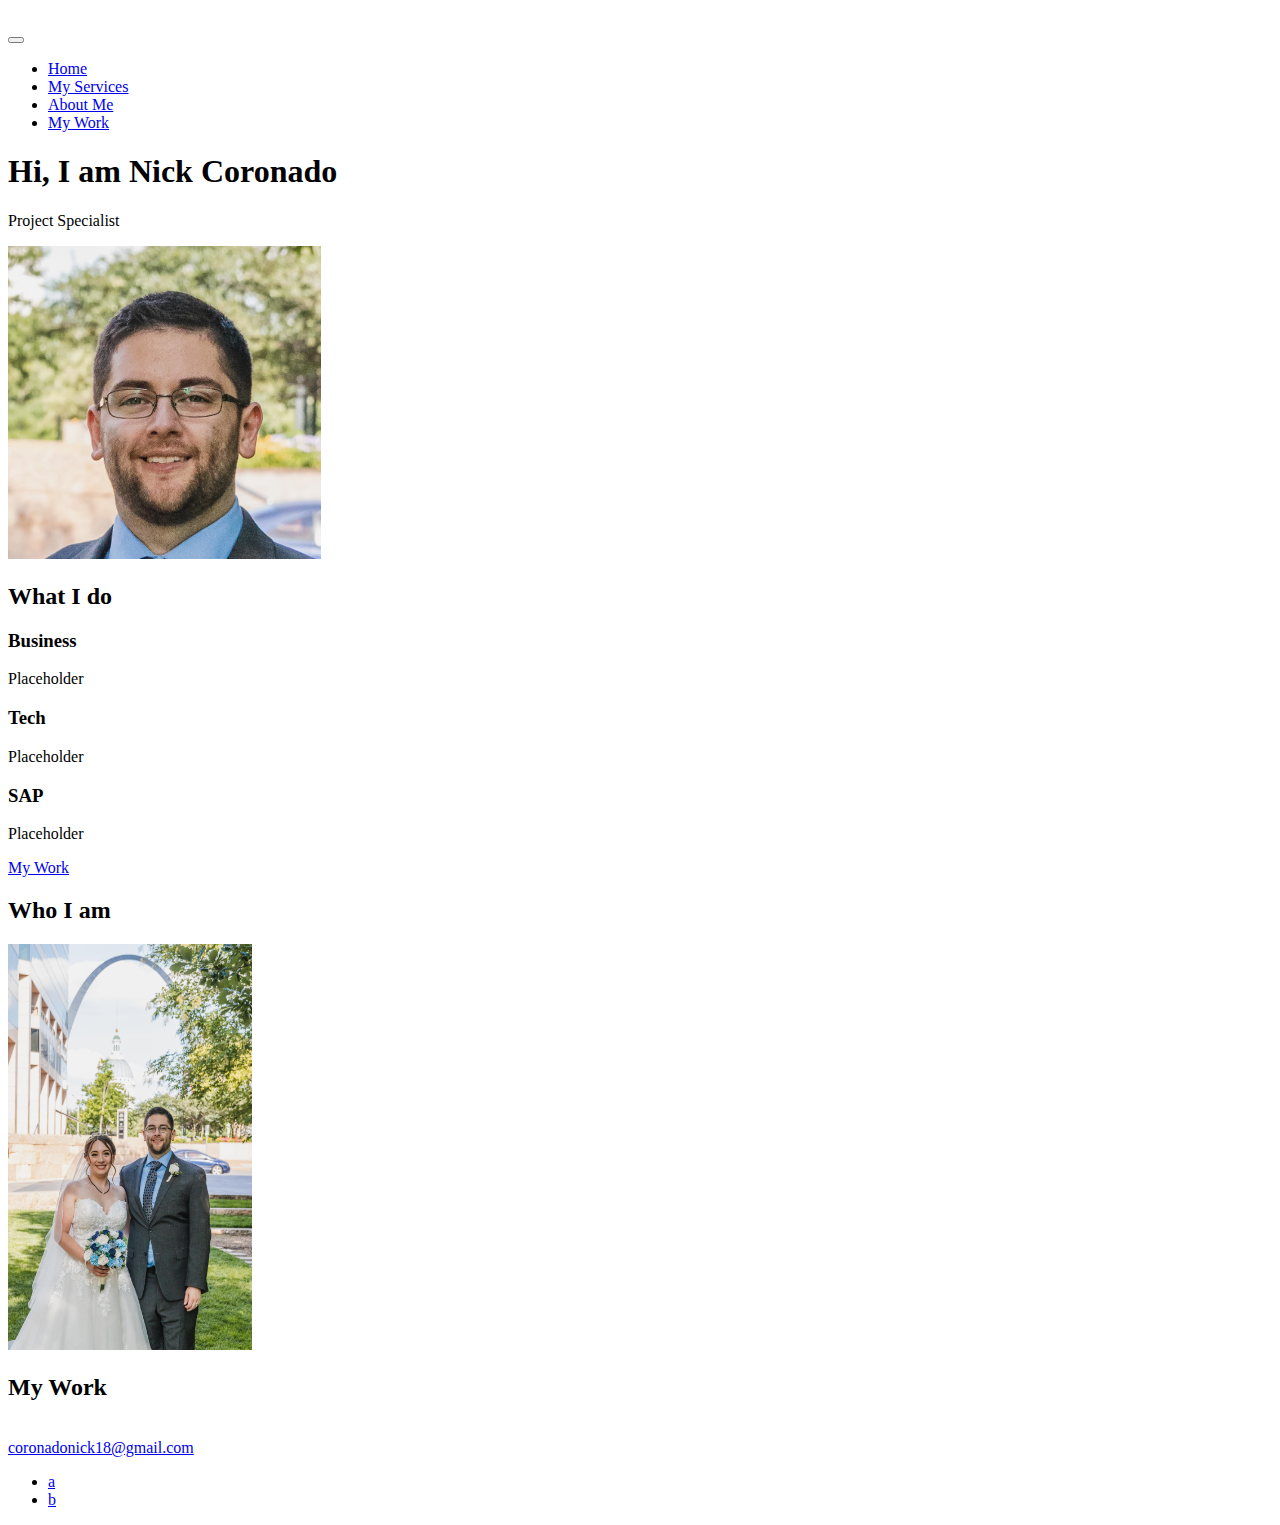
==== index.html @ 524c67d2 "test linkedin link" ====
<!DOCTYPE html>
<html lang="en">
    <head>
        <!-- make website mobile friendly -->
        <meta charset="UTF-8">
        <meta name="viewport" content="width=device-width, initial-scale=1.0">
        <title>Nick Coronado Portfolio Website</title>
    </head>

    <body>
        <header>
            <div class="logo">
                <img src="" alt="">
            </div>
            <button class="nav-toggle" aria-label="toggle navigation">
                <span class="hamburger"></span>
            </button>
            <nav class="nav">
                <ul class="nav__list">
                    <li class="nav__item"><a href="#home" class="nav__link">Home</a></li>
                    <li class="nav__item"><a href="#services" class="nav__link">My Services</a></li>
                    <li class="nav__item"><a href="#about" class="nav__link">About Me</a></li>
                    <li class="nav__item"><a href="#work" class="nav__link">My Work</a></li>
                </ul>
            </nav>
        </header>

        <!-- Introduction -->
        <section class="intro" id="home">
            <!-- "...title--intro" will modify "section__title" to look a little different -->
            <h1 class="section__title section__title--intro">
                Hi, I am <strong>Nick Coronado</strong>
            </h1>
            <p class="section__subtitle section__subtitle--intro">Project Specialist</p>
            <img src="images/nickFace.jpg" alt="picture of me smiling" width="313" height="313" top="142" left="377">
        </section>

        <!-- Services -->
        <section class="my-services" id="services">
            <h2 class="section__title section__title--services">What I do</h2>
            <div class="services">
                <div class="service">
                    <h3>Business</h3>
                    <p>Placeholder</p>
                </div> <!-- close service-->

                <div class="service">
                    <h3>Tech</h3>
                    <p>Placeholder</p>
                </div> <!-- close service-->

                <div class="service">
                    <h3>SAP</h3>
                    <p>Placeholder</p>
                </div> <!-- close service-->
            </div> <!-- close serviceS-->

            <a href="#work" class="btn">My Work</a>
        </section>

        <!-- About me -->
        <section class="about-me" id="about">
            <h2 class="section__title section__title--about">Who I am</h2>
            <p class="section__subtitle section__subtitle--about"></p>
        
            <div class="about-me__body">
                <p></p>
                <p></p>
            </div>

            <img src="images/weddingPhoto.jpg" alt="Wedding photo" width="244" height="406" top="1340" left="886">
        </section>

        <!-- My Work -->
        <section class="my-work" id="work">
            <h2 class="section__title">My Work</h2>
            <p class="section__subtitle"></p>

        <!-- Portfolio -->
            <div>
                <a href="#" class="portfolio__item">
                    <img src="" alt="" class="portfolio__img"> <!-- image for portfolio item -->
                </a>
            </div>
        </section>

        <!-- Footer -->
        <footer>
            <a href="mailto:coronadonick18@gmail.com" class="footer__link">coronadonick18@gmail.com</a>
            <ul class="social-list">
                <li class="social-list__item"><a class="social-list__link" href="https://linkedin.com/in/nickcoronado">a</a></li>
                <li class="social-list__item"><a class="social-list__link" href="https://github.com/coronadonick">b</a></li>
            </ul>
        </footer>

    </body>
</html>
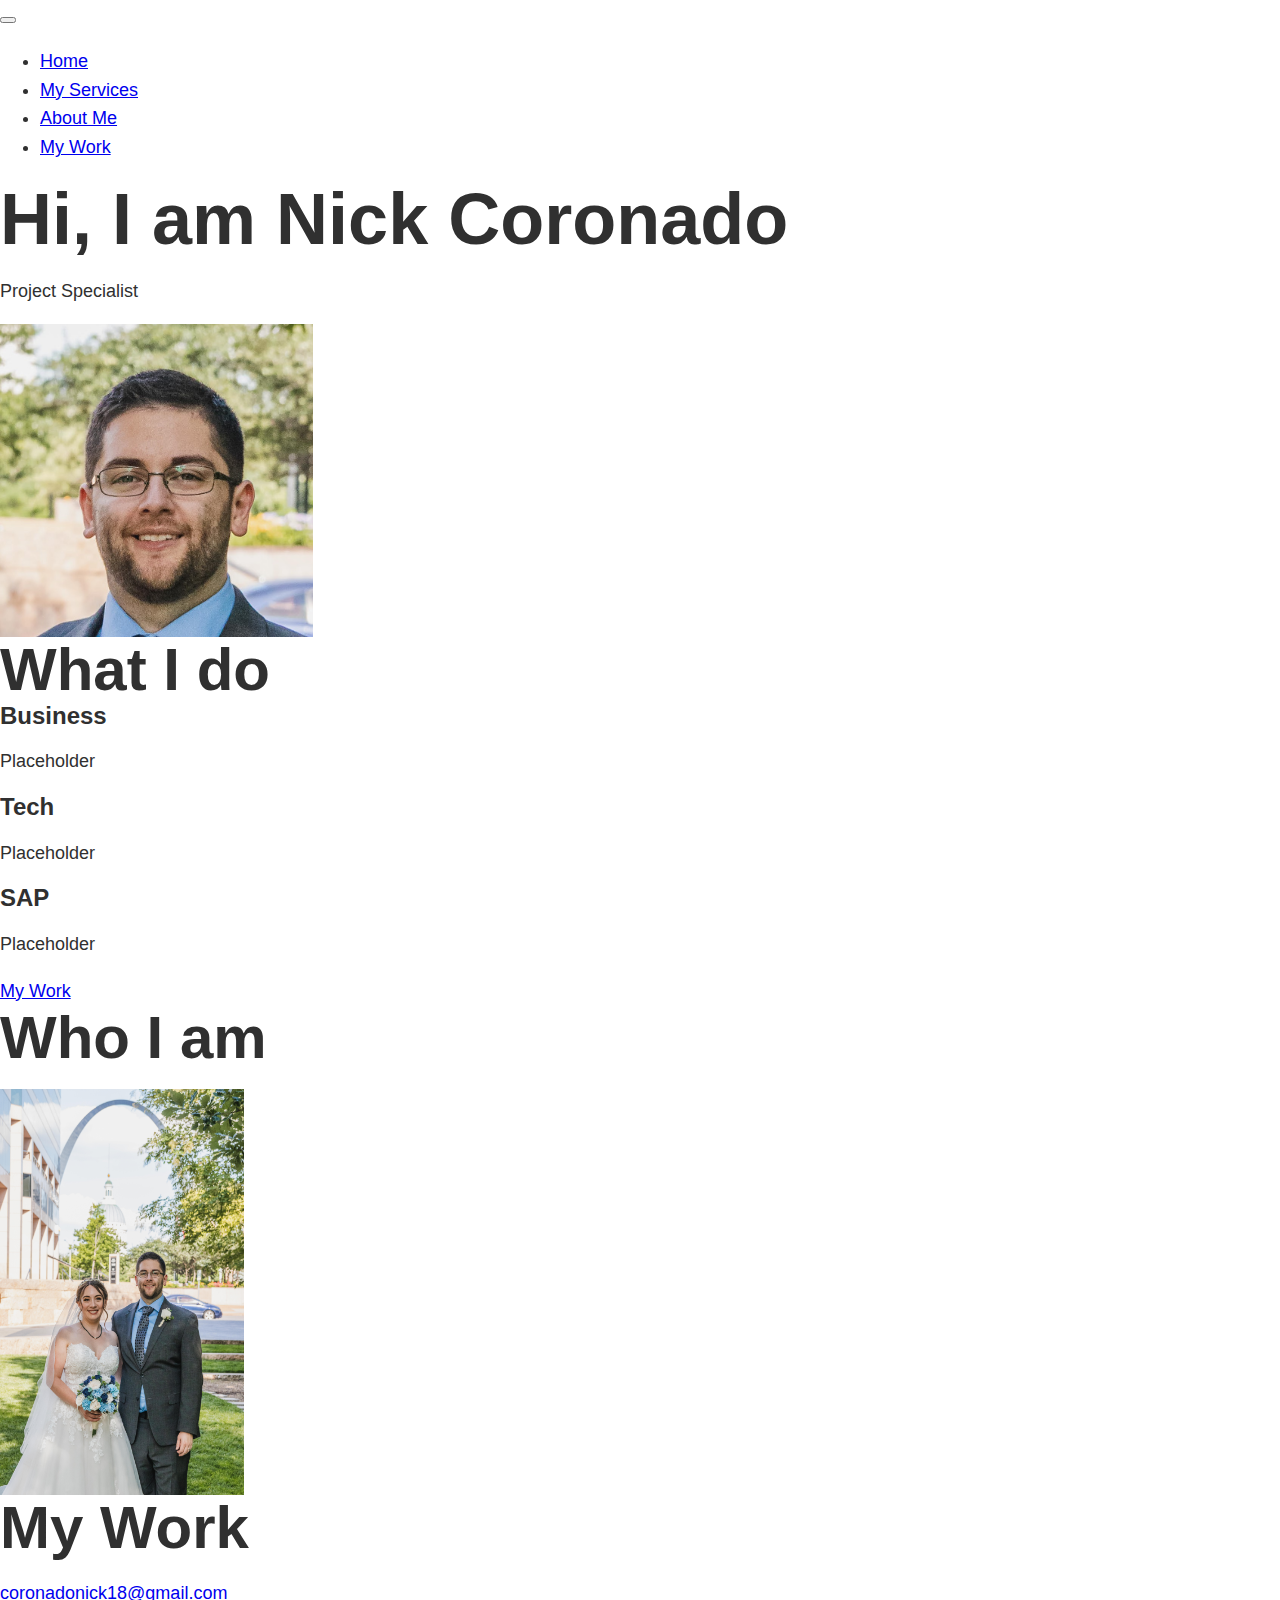
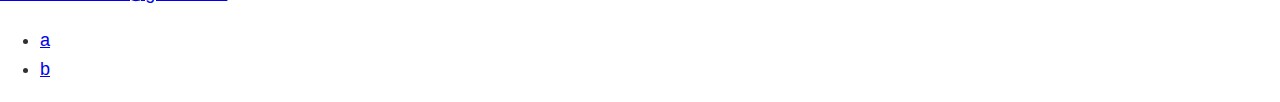
==== commit a30698a4: "added css" ====
--- a/index.html
+++ b/index.html
@@ -5,6 +5,11 @@
         <meta charset="UTF-8">
         <meta name="viewport" content="width=device-width, initial-scale=1.0">
         <title>Nick Coronado Portfolio Website</title>
+        
+        <link rel="stylesheet" href="https://cdnjs.cloudflare.com/ajax/libs/normalize/7.0.0/normalize.min.css">
+        <link rel="stylesheet" href="https://cdnjs.cloudflare.com/ajax/libs/font-awesome/5.11.2/css/all.css" integrity="sha256-46qynGAklSFpVbEBog43gvNhfrOj+BmwXdxFgVK/Kvc=" crossorigin="anonymous" />
+
+        <link rel="stylesheet" href="css/style.css">
     </head>
 
     <body>
--- a/css/style.css
+++ b/css/style.css
@@ -0,0 +1,60 @@
+*,
+*::before,
+*::after {
+    box-sizing: border-box;
+}
+
+/* Custom Properties */
+
+:root {
+    --ff-primary: 'Source Sans Pro', sans-serif;;
+    --ff-secondary: 'Source Code Pro', monospace;;
+
+    --fw-reg: 300;
+    --fw-bold: 900;
+
+    --clr-light: #fff;
+    --clr-dark: #303030;
+    --clr-accent: #16e0bd;
+
+    --fs-h1: 3rem;
+    --fs-h2: 2.25rem;
+    --fs-h3: 1.25rem;
+    --fs-body: 1rem;
+}
+
+@media (min-width: 800px) {
+    :root {
+        --fs-h1: 4.5rem;
+        --fs-h2: 3.75rem;
+        --fs-h3: 1.5rem;
+        --fs-body: 1.125rem;
+    }
+}
+
+/* General Styles */
+
+body {
+    background: var(--clr-light);
+    color: var(--clr-dark);
+    margin: 0;
+    font-family: var(--ff-primary);
+    font-size: var(--fs-body);
+    line-height: 1.6;
+}
+
+img {
+    display: block;
+    max-width: 100%;
+}
+
+h1,
+h2,
+h3 {
+    line-height: 1.1;
+    margin: 0;
+}
+
+h1 { font-size: var(--fs-h1);}
+h2 { font-size: var(--fs-h2);}
+h3 { font-size: var(--fs-h3);}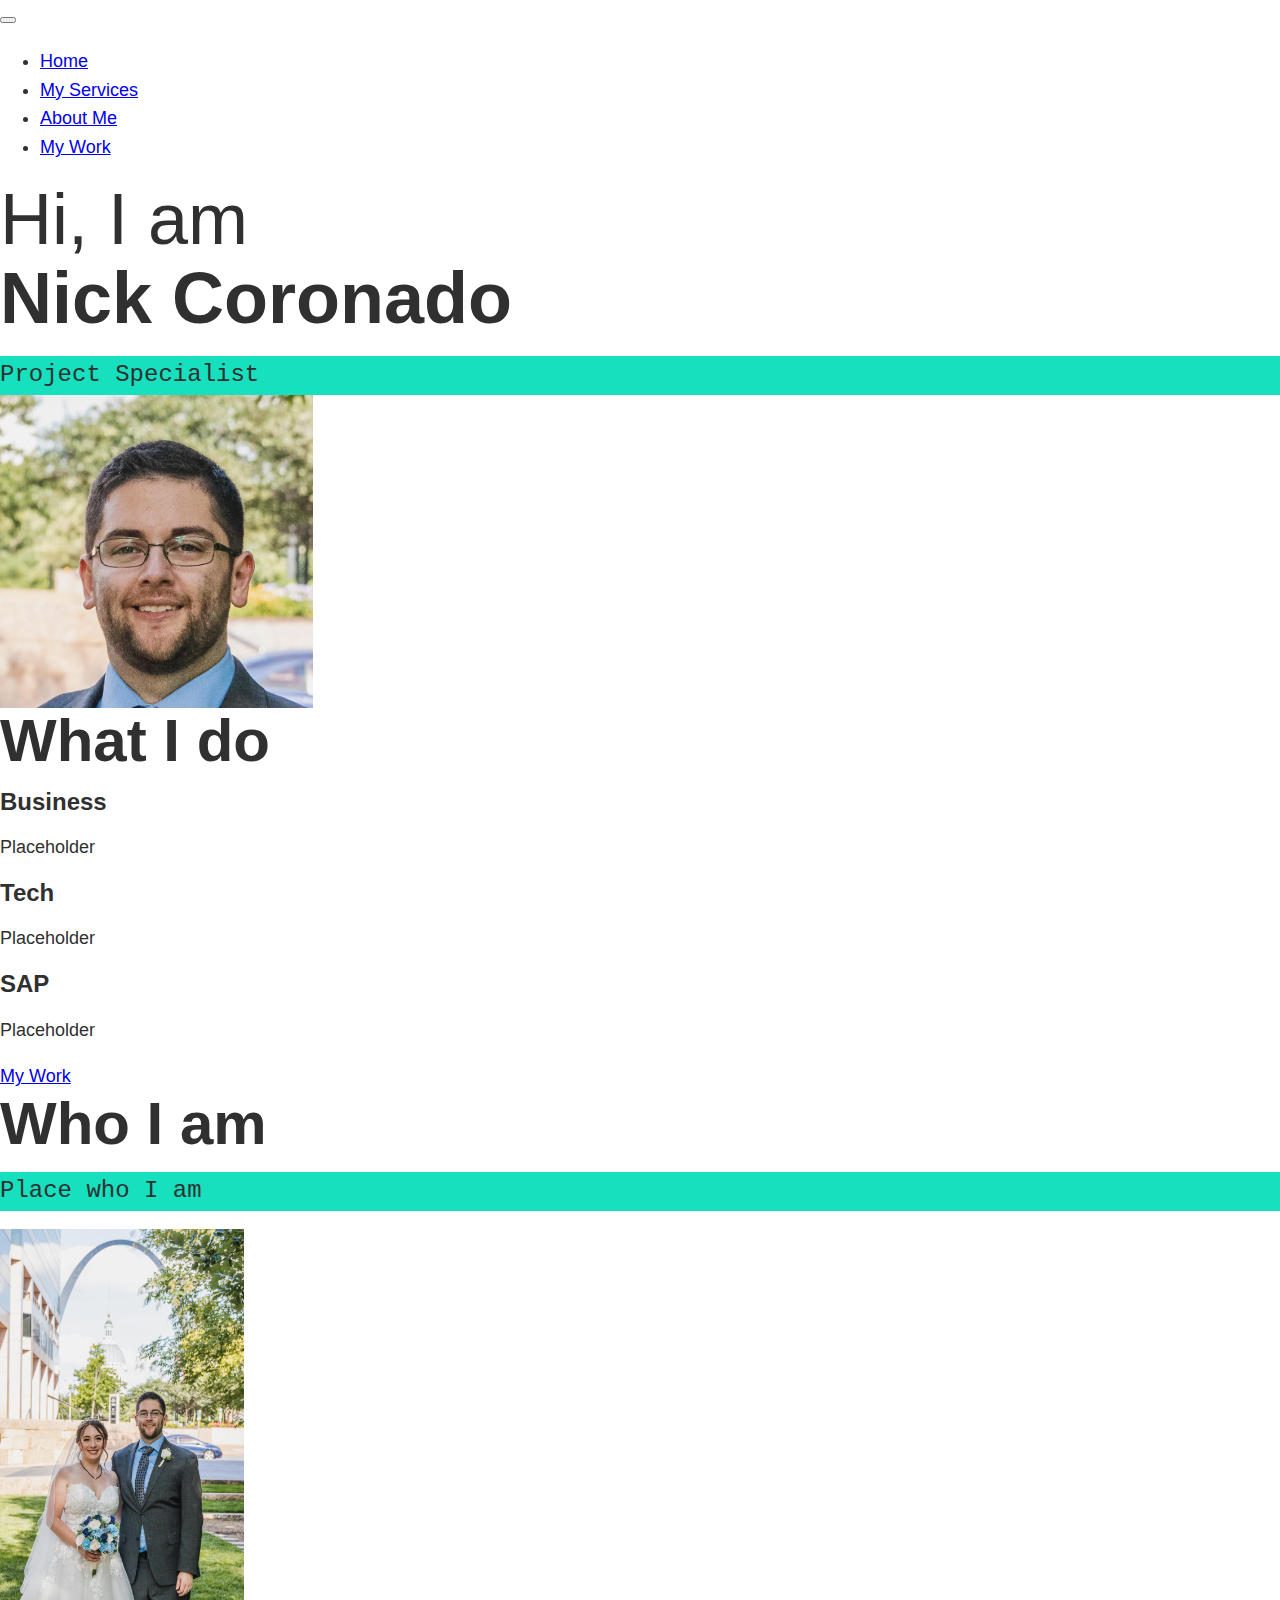
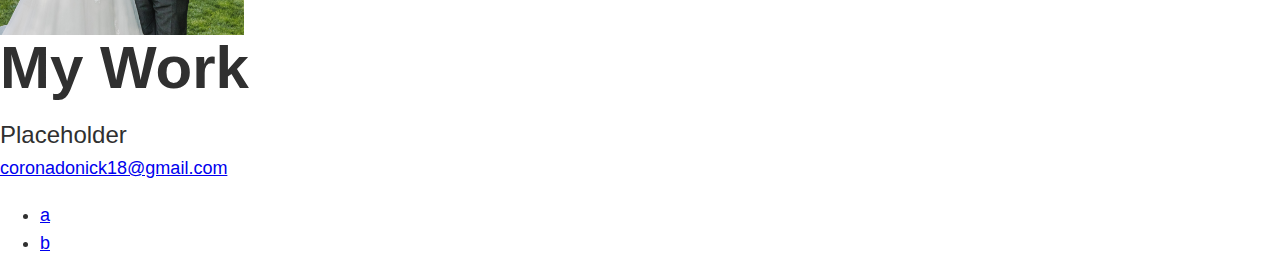
==== commit 1faeaa82: "added css for titles" ====
--- a/index.html
+++ b/index.html
@@ -66,7 +66,7 @@
         <!-- About me -->
         <section class="about-me" id="about">
             <h2 class="section__title section__title--about">Who I am</h2>
-            <p class="section__subtitle section__subtitle--about"></p>
+            <p class="section__subtitle section__subtitle--about">Place who I am</p>
         
             <div class="about-me__body">
                 <p></p>
@@ -79,7 +79,7 @@
         <!-- My Work -->
         <section class="my-work" id="work">
             <h2 class="section__title">My Work</h2>
-            <p class="section__subtitle"></p>
+            <p class="section__subtitle">Placeholder</p>
 
         <!-- Portfolio -->
             <div>
--- a/css/style.css
+++ b/css/style.css
@@ -48,6 +48,10 @@
     max-width: 100%;
 }
 
+strong { font-weight: var(--fw-bold);}
+
+/* Typography */
+
 h1,
 h2,
 h3 {
@@ -57,4 +61,29 @@
 
 h1 { font-size: var(--fs-h1);}
 h2 { font-size: var(--fs-h2);}
-h3 { font-size: var(--fs-h3);}+h3 { font-size: var(--fs-h3);}
+
+/* Titles */
+
+.section__title {
+    margin-bottom: .25em;
+}
+
+.section__title--intro {
+    font-weight: var(--fw-reg);
+}
+
+.section__title--intro strong {
+    display: block;
+}
+
+.section__subtitle {
+    margin: 0;
+    font-size: var(--fs-h3);
+}
+
+.section__subtitle--intro,
+.section__subtitle--about {
+    background: var(--clr-accent);
+    font-family: var(--ff-secondary);
+}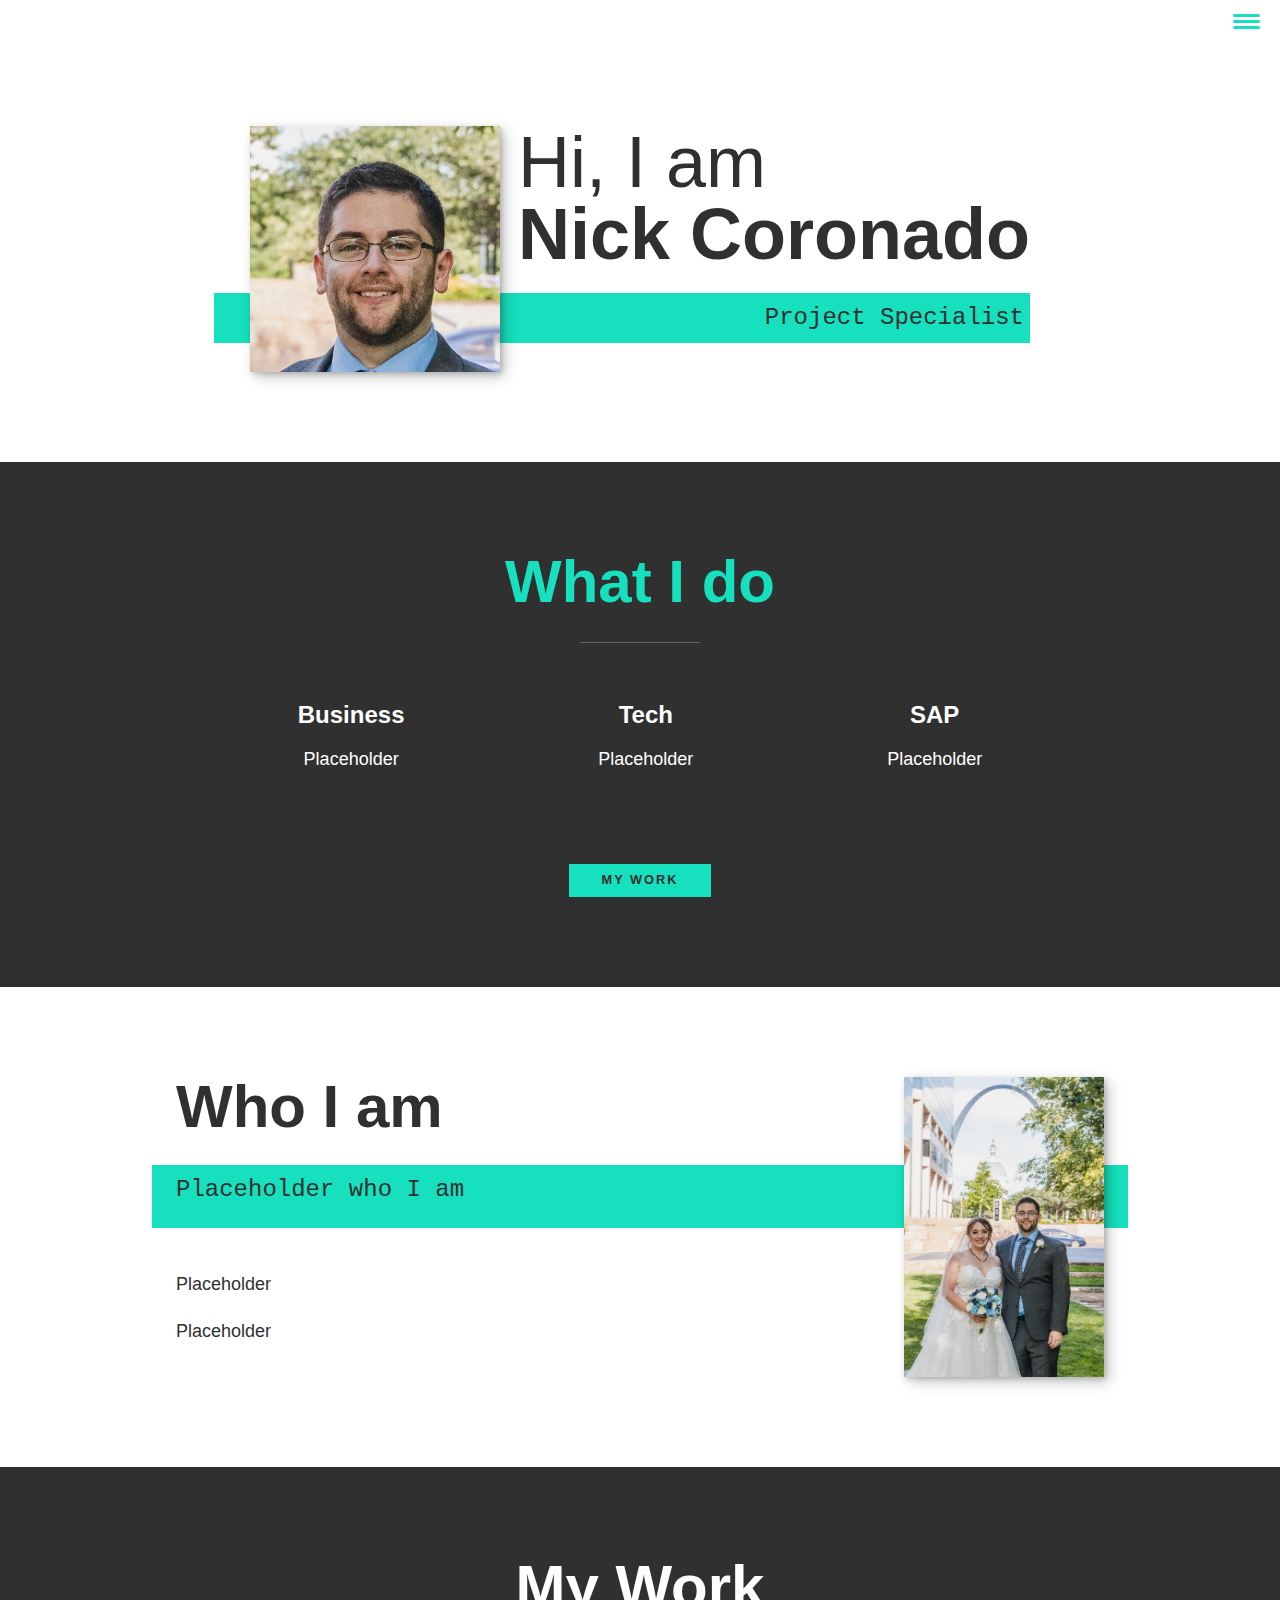
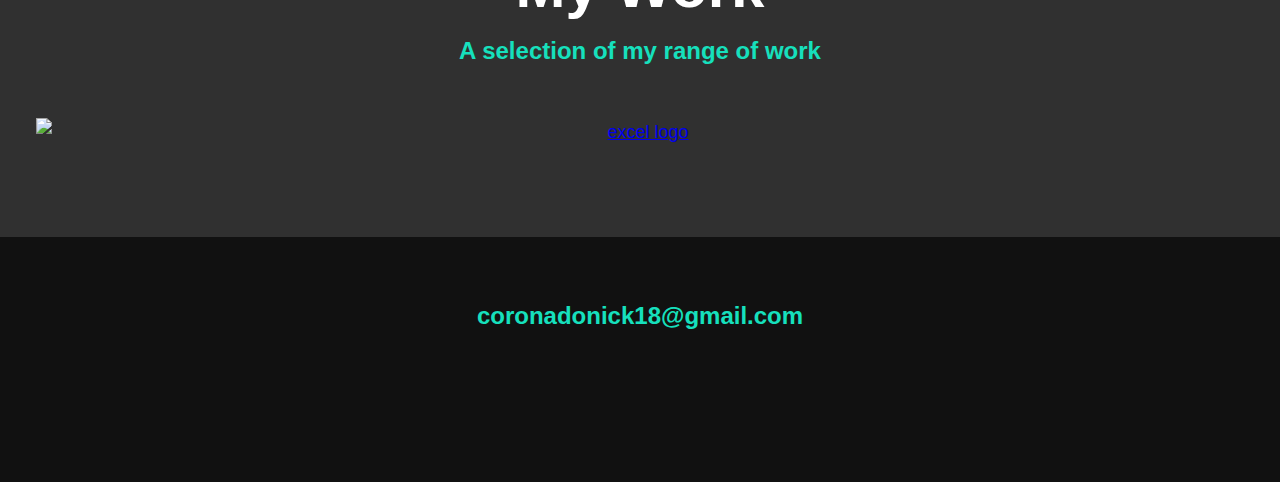
==== commit 077cc1c9: "added project page" ====
--- a/index.html
+++ b/index.html
@@ -6,9 +6,10 @@
         <meta name="viewport" content="width=device-width, initial-scale=1.0">
         <title>Nick Coronado Portfolio Website</title>
         
+        <script src="https://kit.fontawesome.com/7c3a6a443d.js" crossorigin="anonymous"></script>
         <link rel="stylesheet" href="https://cdnjs.cloudflare.com/ajax/libs/normalize/7.0.0/normalize.min.css">
         <link rel="stylesheet" href="https://cdnjs.cloudflare.com/ajax/libs/font-awesome/5.11.2/css/all.css" integrity="sha256-46qynGAklSFpVbEBog43gvNhfrOj+BmwXdxFgVK/Kvc=" crossorigin="anonymous" />
-
+        
         <link rel="stylesheet" href="css/style.css">
     </head>
 
@@ -37,7 +38,7 @@
                 Hi, I am <strong>Nick Coronado</strong>
             </h1>
             <p class="section__subtitle section__subtitle--intro">Project Specialist</p>
-            <img src="images/nickFace.jpg" alt="picture of me smiling" width="313" height="313" top="142" left="377">
+            <img src="images/nickFace.jpg" alt="picture of me smiling" class="intro__img">
         </section>
 
         <!-- Services -->
@@ -66,37 +67,47 @@
         <!-- About me -->
         <section class="about-me" id="about">
             <h2 class="section__title section__title--about">Who I am</h2>
-            <p class="section__subtitle section__subtitle--about">Place who I am</p>
+            <p class="section__subtitle section__subtitle--about">Placeholder who I am</p>
         
             <div class="about-me__body">
-                <p></p>
-                <p></p>
+                <p>Placeholder</p>
+                <p>Placeholder</p>
             </div>
 
-            <img src="images/weddingPhoto.jpg" alt="Wedding photo" width="244" height="406" top="1340" left="886">
+            <img src="images/weddingPhoto.jpg" alt="Wedding photo" class="about-me__img">
         </section>
 
         <!-- My Work -->
         <section class="my-work" id="work">
             <h2 class="section__title">My Work</h2>
-            <p class="section__subtitle">Placeholder</p>
+            <p class="section__subtitle section__subtitle--work">A selection of my range of work</p>
 
         <!-- Portfolio -->
             <div>
-                <a href="#" class="portfolio__item">
-                    <img src="" alt="" class="portfolio__img"> <!-- image for portfolio item -->
+                <a href="portfolio-item.html" class="portfolio__item">
+                    <img src="images/excel-logo.jpg" alt="excel logo" class="portfolio__img">
                 </a>
             </div>
         </section>
 
         <!-- Footer -->
-        <footer>
+        <footer class="footer">
             <a href="mailto:coronadonick18@gmail.com" class="footer__link">coronadonick18@gmail.com</a>
             <ul class="social-list">
-                <li class="social-list__item"><a class="social-list__link" href="https://linkedin.com/in/nickcoronado">a</a></li>
-                <li class="social-list__item"><a class="social-list__link" href="https://github.com/coronadonick">b</a></li>
+                <li class="social-list__item">
+                    <a class="social-list__link" href="https://linkedin.com/in/nickcoronado">
+                        <i class="fa-brands fa-linkedin"></i>
+                    </a>
+                </li>
+                <li class="social-list__item">
+                    <a class="social-list__link" href="https://github.com/coronadonick">
+                        <i class="fa-brands fa-github"></i>
+                    </a>
+                </li>
             </ul>
         </footer>
 
+        <script src="js/index.js"></script>
+
     </body>
 </html>
--- a/css/style.css
+++ b/css/style.css
@@ -21,6 +21,8 @@
     --fs-h2: 2.25rem;
     --fs-h3: 1.25rem;
     --fs-body: 1rem;
+
+    --bs: 0.25em 0.25em 0.75em rgba(0,0,0,.25), 0.125em .125em 0.25em rgba(0,0,0,.15);
 }
 
 @media (min-width: 800px) {
@@ -33,6 +35,10 @@
 }
 
 /* General Styles */
+
+html {
+    scroll-behavior: smooth;
+}
 
 body {
     background: var(--clr-light);
@@ -43,6 +49,10 @@
     line-height: 1.6;
 }
 
+section {
+    padding: 5em 2em;
+}
+
 img {
     display: block;
     max-width: 100%;
@@ -50,12 +60,37 @@
 
 strong { font-weight: var(--fw-bold);}
 
+:focus {
+    outline: 3px solid var(--clr-accent);
+    outline-offset: 3px;
+}
+
+/* Buttons */
+
+.btn {
+    display: inline-block;
+    padding: .5em 2.5em;
+    background: var(--clr-accent);
+    color: var(--clr-dark);
+    text-decoration: none;
+    cursor: pointer;
+    font-size: .8rem;
+    text-transform: uppercase;
+    letter-spacing: 2px;
+    font-weight: var(--fw-bold);
+    transition: transform 200ms ease-in-out;
+}
+
+.btn:hover {
+    transform: scale(1.1);
+}
+
 /* Typography */
 
 h1,
 h2,
 h3 {
-    line-height: 1.1;
+    line-height: 1;
     margin: 0;
 }
 
@@ -85,5 +120,352 @@
 .section__subtitle--intro,
 .section__subtitle--about {
     background: var(--clr-accent);
+    padding: .25em;
     font-family: var(--ff-secondary);
+    margin-bottom: 1em;
+}
+
+.section__subtitle--work {
+    color: var(--clr-accent);
+    font-weight: var(--fw-bold);
+    margin-bottom: 2em;
+}
+
+/* Header */
+
+header {
+    display: flex;
+    justify-content: space-between;
+    padding: 1em;
+}
+
+.logo {
+    max-width: 100px;
+}
+
+.nav {
+    position: fixed;
+    background: var(--clr-dark);
+    color: var(--clr-light);
+    top: 0;
+    bottom: 0;
+    left: 0;
+    right: 0;
+    z-index: 100;
+
+    transform: translateX(100%);
+    transition: transform 250ms cubic-bezier(.5, 0, .5, 1);
+}
+
+.nav__list {
+    list-style: none;
+    display: flex;
+    height: 100%;
+    flex-direction: column;
+    justify-content: space-evenly;
+    align-items: center;
+    margin: 0;
+    padding: 0;
+}
+
+.nav__link {
+    color: inherit;
+    font-weight: var(--fw-bold);
+    font-size: var(--fs-h2);
+    text-decoration: none;
+}
+
+.nav__link:hover {
+    color: var(--clr-accent);
+}
+
+.nav-toggle {
+    padding: .5em;
+    background: transparent;
+    border: 0;
+    cursor: pointer;
+    position: absolute;
+    right: 1em;
+    top: 1em;
+    z-index: 1000;
+}
+
+.nav-open .nav {
+    transform: translateX(0);
+}
+
+.nav-open .nav-toggle {
+    position: fixed;
+}
+
+.nav-open .hamburger {
+    transform: rotate(.625turn);
+}
+
+.nav-open .hamburger::before {
+    transform: rotate(90deg) translateX(-6px);
+}
+
+.nav-open .hamburger::after {
+    opacity: 0;
+}
+
+.hamburger {
+    display: block;
+    position: relative;
+}
+
+.hamburger,
+.hamburger::before,
+.hamburger::after {
+    background: var(--clr-accent);
+    width: 2em;
+    height: 3px;
+    border-radius: 1em;
+    transition: transform 250ms ease-in-out;
+}
+
+.hamburger::before,
+.hamburger::after {
+    content: '';
+    position: absolute;
+    left: 0;
+    right: 0;
+}
+
+.hamburger::before {
+    top: 6px;
+}
+
+.hamburger::after {
+    bottom: 6px;
+}
+
+/* Intro Section */
+
+.intro {
+    position: relative;
+}
+
+.intro__img {
+    box-shadow: var(--bs);
+}
+
+.section__subtitle--intro {
+    display: inline-block;
+}
+
+@media (min-width: 600px) {
+    .intro {
+        display: grid;
+        width: min-content;
+        margin: 0 auto;
+        grid-column-gap: 1em;
+        grid-template-areas: 
+            "img title"
+            "img subtitle";
+        grid-template-columns: min-content max-content;
+    }
+
+    .intro__img {
+        grid-area: img;
+        min-width: 250px;
+        position: relative;
+        z-index: 2;
+    }
+
+    .section__subtitle--intro {
+        align-self: start;
+        grid-column: -1 / 1;
+        grid-row: 2;
+        text-align: right;
+        position: relative;
+        left: -1.5em;
+        width: calc(100% + 1.5em);
+    }
+}
+
+/* My Services Section */
+
+.my-services {
+    background-color: var(--clr-dark);
+    background-image: url(../images/tech-background.png);
+    background-size: cover;
+    /* background-blend-mode: multiply; */
+    color: var(--clr-light);
+    text-align: center;
+}
+
+.section__title--services {
+    color: var(--clr-accent);
+    position: relative;
+}
+
+.section__title--services::after {
+    content: '';
+    display: block;
+    width: 2em;
+    height: 1px;
+    margin: 0.5em auto 1em;
+    background: var(--clr-light);
+    opacity: 0.25;
+}
+
+.services {
+    margin-bottom: 4em;
+}
+
+.service {
+    max-width: 500px;
+    margin: 0 auto;
+}
+
+@media (min-width: 800px) {
+    .services {
+        display: flex;
+        max-width: 1000px;
+        margin-left: auto;
+        margin-right: auto;
+    }
+
+    .service + .service {
+        margin-left: 2em;
+    }
+}
+
+/* About Me */
+
+.about-me {
+    max-width: 1000px;
+    margin: 0 auto;
+}
+
+.about-me__img {
+    box-shadow: var(--bs);
+}
+
+@media (min-width: 600px) {
+    .about-me {
+        display: grid;
+        grid-template-columns: 1fr 200px;
+        grid-template-areas: 
+            "title img"
+            "subtitle img"
+            "text img";
+        grid-column-gap: 2em;
+    }
+
+    .section__title--about {
+        grid-area: title;
+    }
+
+    .section__subtitle--about {
+        grid-column: 1 / -1;
+        grid-row: 2;
+        position: relative;
+        left: -1em;
+        width: calc(100% + 2em);
+        padding-left: 1em;
+        padding-right: calc(200px + 4em);
+    }
+
+    .about-me__img {
+        grid-area: img;
+        position: relative;
+        z-index: 2;
+    }
+}
+
+/* My Work */
+
+.my-work {
+    background-color: var(--clr-dark);
+    color: var(--clr-light);
+    text-align: center;
+}
+
+.portfolio {
+    display: grid;
+    grid-template-columns: repeat(auto-fit, minmax(300px, 1fr));
+}
+
+.portfolio__item {
+    background: var(--clr-accent);
+    overflow: hidden;
+}
+
+.portfolio__img {
+    transition: 
+        transform 750ms cubic-bezier(.5, 0, .5, 1),
+        opacity 250ms linear;
+}
+
+.portfolio__item:focus {
+    position: relative;
+    z-index: 2;
+}
+
+.portfolio__img:hover,
+.portfolio__item:focus .portfolio__img {
+    transform: scale(1.2);
+    opacity: .75;
+}
+
+/* Footer */
+
+.footer {
+    background: #111;
+    color: var(--clr-accent);
+    text-align: center;
+    padding: 2.5em 0;
+    font-size: var(--fs-h3);
+}
+
+.footer a {
+    color: inherit;
+    text-decoration: none;
+}
+
+.footer__link {
+    font-weight: var(--fw-bold);
+}
+
+.footer__link:hover,
+.social-list__link:hover {
+    opacity: .7;
+}
+
+.footer__link:hover {
+    text-decoration: underline;
+}
+
+.social-list {
+    list-style: none;
+    display: flex;
+    justify-content: center;
+    margin: 2em 0 0;
+    padding: 0;
+}
+
+.social-list__item {
+    margin: 0 .5em;
+}
+
+.social-list__link {
+    padding: .5em;
+}
+
+
+/* Individual portfolio item styles */
+
+.portfolio-item-individual {
+    padding: 0 2em 2em;
+    max-width: 1000px;
+    margin: 0 auto;
+}
+
+.portfolio-item-individual p {
+    max-width: 600px;
+    margin-left: auto;
+    margin-right: auto;
 }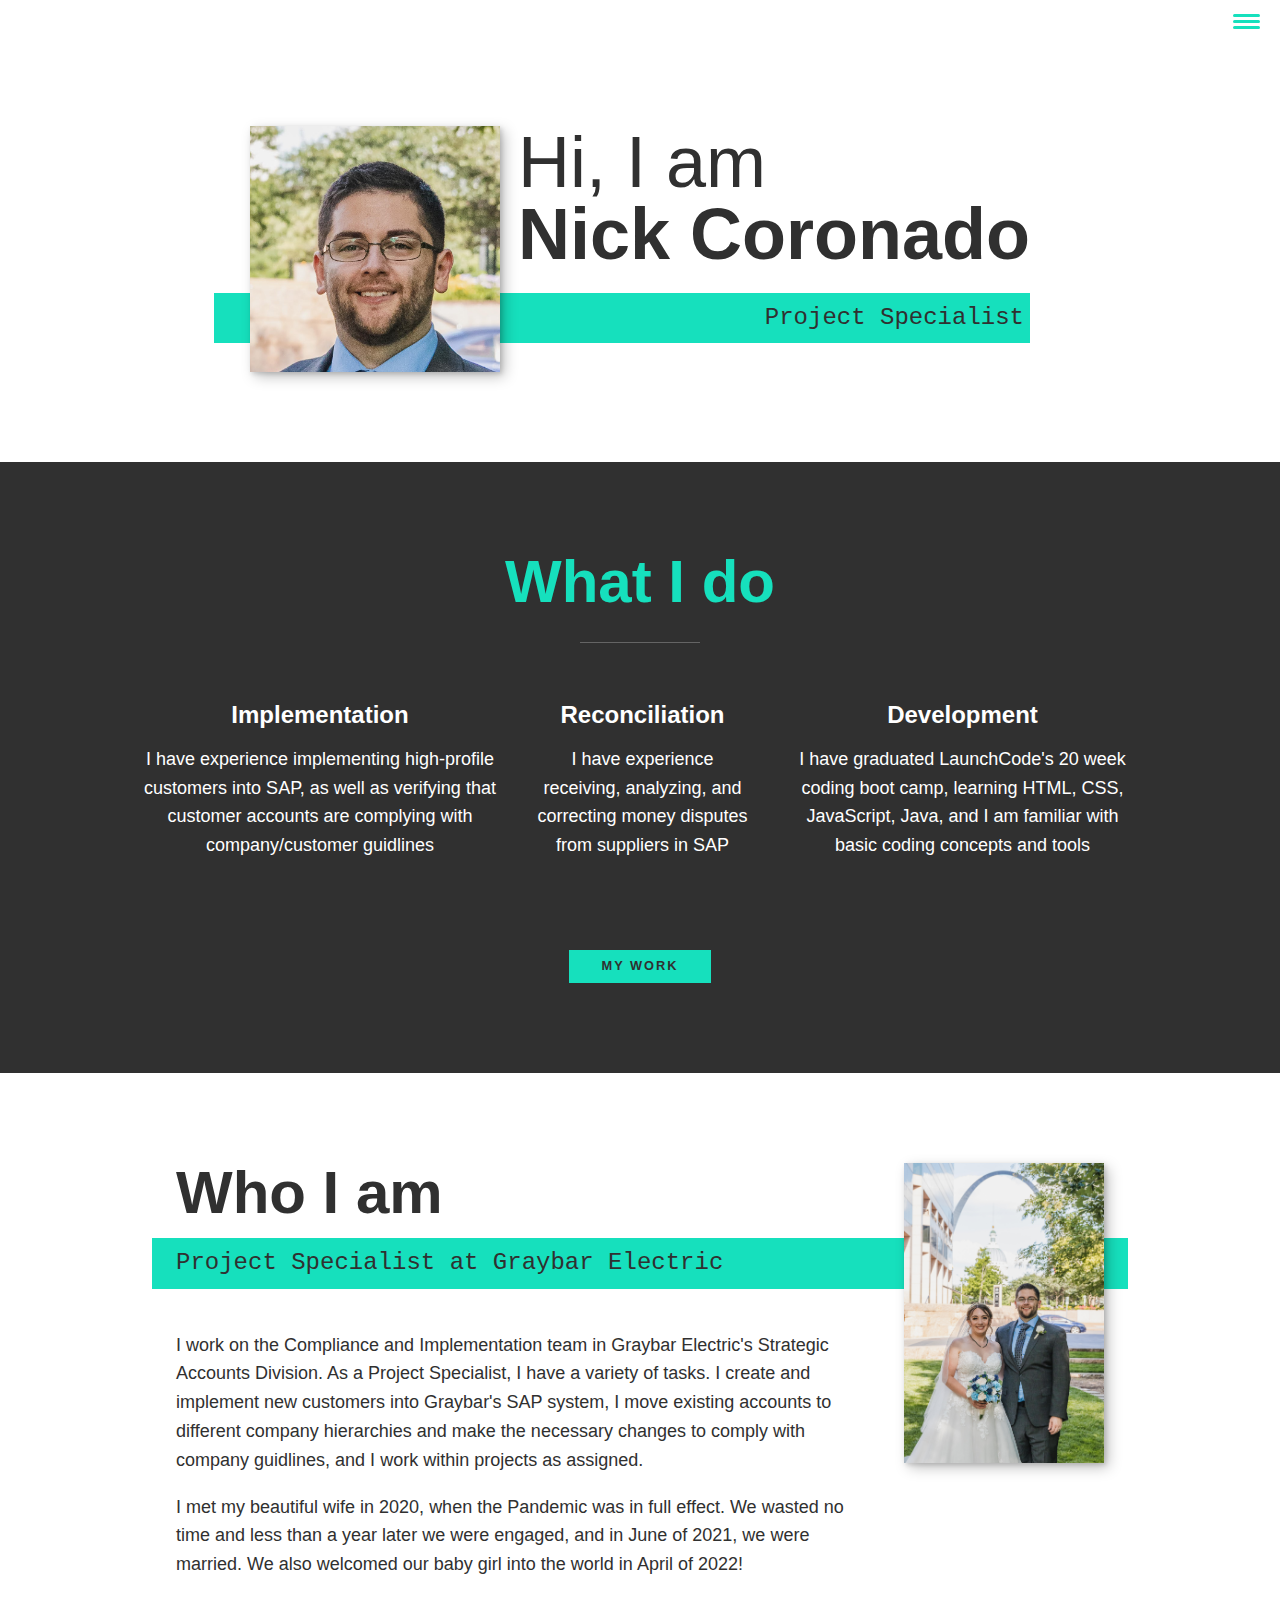
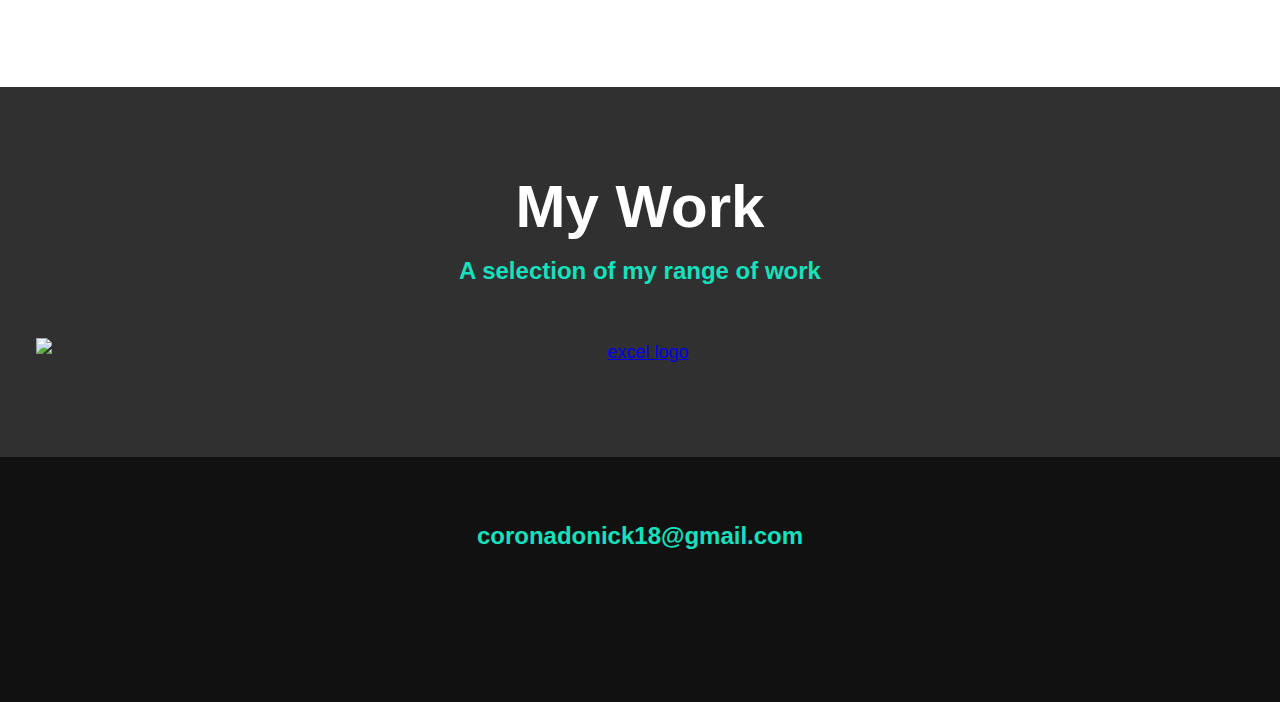
==== commit f532af1f: "second attempt at portfolio bug fix" ====
--- a/index.html
+++ b/index.html
@@ -46,18 +46,21 @@
             <h2 class="section__title section__title--services">What I do</h2>
             <div class="services">
                 <div class="service">
-                    <h3>Business</h3>
-                    <p>Placeholder</p>
+                    <h3>Implementation</h3>
+                    <p>I have experience implementing high-profile customers into SAP, as well as verifying
+                        that customer accounts are complying with company/customer guidlines
+                    </p>
                 </div> <!-- close service-->
 
                 <div class="service">
-                    <h3>Tech</h3>
-                    <p>Placeholder</p>
+                    <h3>Reconciliation</h3>
+                    <p>I have experience receiving, analyzing, and correcting money disputes from suppliers in SAP</p>
                 </div> <!-- close service-->
 
                 <div class="service">
-                    <h3>SAP</h3>
-                    <p>Placeholder</p>
+                    <h3>Development</h3>
+                    <p>I have graduated LaunchCode's 20 week coding boot camp, learning HTML, CSS, JavaScript, Java, 
+                        and I am familiar with basic coding concepts and tools</p>
                 </div> <!-- close service-->
             </div> <!-- close serviceS-->
 
@@ -67,11 +70,19 @@
         <!-- About me -->
         <section class="about-me" id="about">
             <h2 class="section__title section__title--about">Who I am</h2>
-            <p class="section__subtitle section__subtitle--about">Placeholder who I am</p>
+            <p class="section__subtitle section__subtitle--about">Project Specialist at Graybar Electric</p>
         
             <div class="about-me__body">
-                <p>Placeholder</p>
-                <p>Placeholder</p>
+                <p>
+                    I work on the Compliance and Implementation team in Graybar Electric's Strategic Accounts Division.
+                    As a Project Specialist, I have a variety of tasks. I create and implement new customers into Graybar's SAP system,
+                    I move existing accounts to different company hierarchies and make the necessary changes to comply with company guidlines,
+                    and I work within projects as assigned.
+                </p>
+                <p>
+                    I met my beautiful wife in 2020, when the Pandemic was in full effect. We wasted no time and less than a year later 
+                    we were engaged, and in June of 2021, we were married. We also welcomed our baby girl into the world in April of 2022!
+                </p>
             </div>
 
             <img src="images/weddingPhoto.jpg" alt="Wedding photo" class="about-me__img">
@@ -83,7 +94,7 @@
             <p class="section__subtitle section__subtitle--work">A selection of my range of work</p>
 
         <!-- Portfolio -->
-            <div>
+            <div class="portfolio">
                 <a href="portfolio-item.html" class="portfolio__item">
                     <img src="images/excel-logo.jpg" alt="excel logo" class="portfolio__img">
                 </a>
--- a/css/style.css
+++ b/css/style.css
@@ -390,7 +390,7 @@
 }
 
 .portfolio__item {
-    background: var(--clr-accent);
+    /* enable this if more projects added background: var(--clr-accent); */
     overflow: hidden;
 }
 
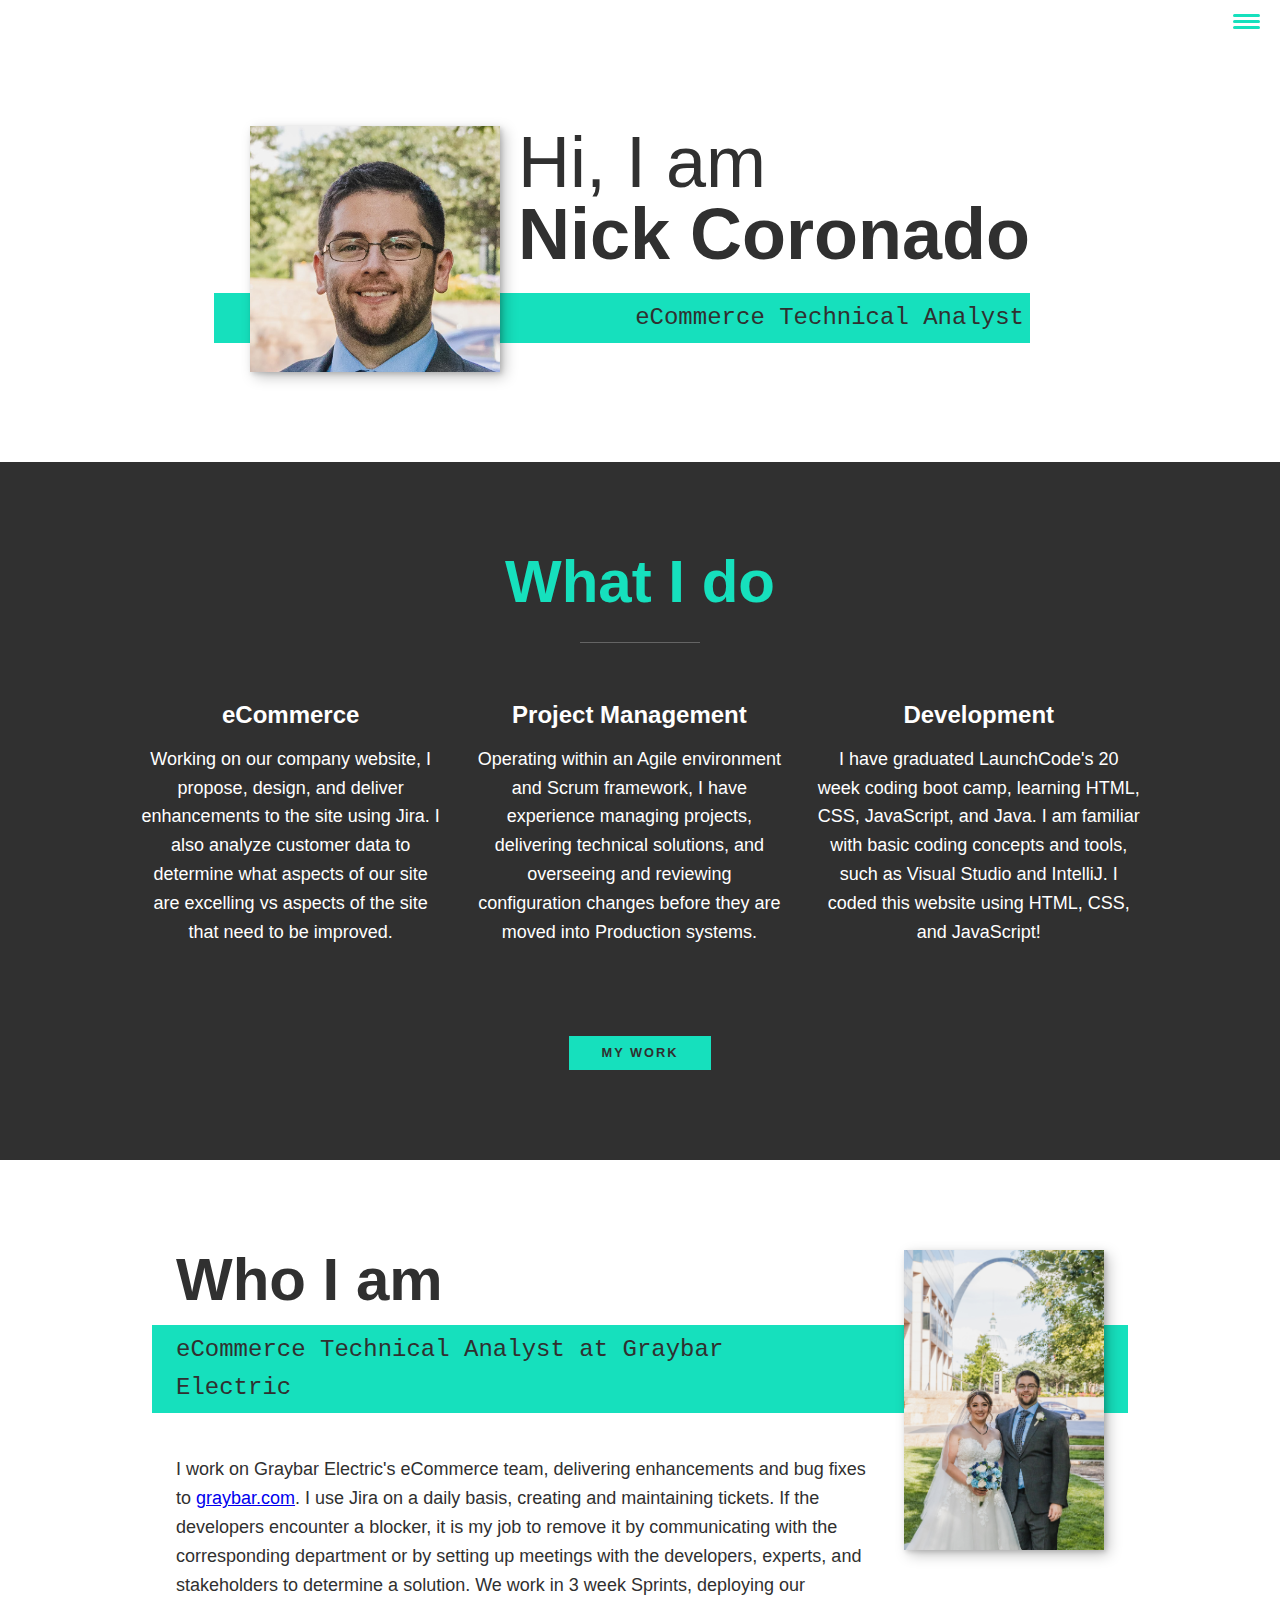
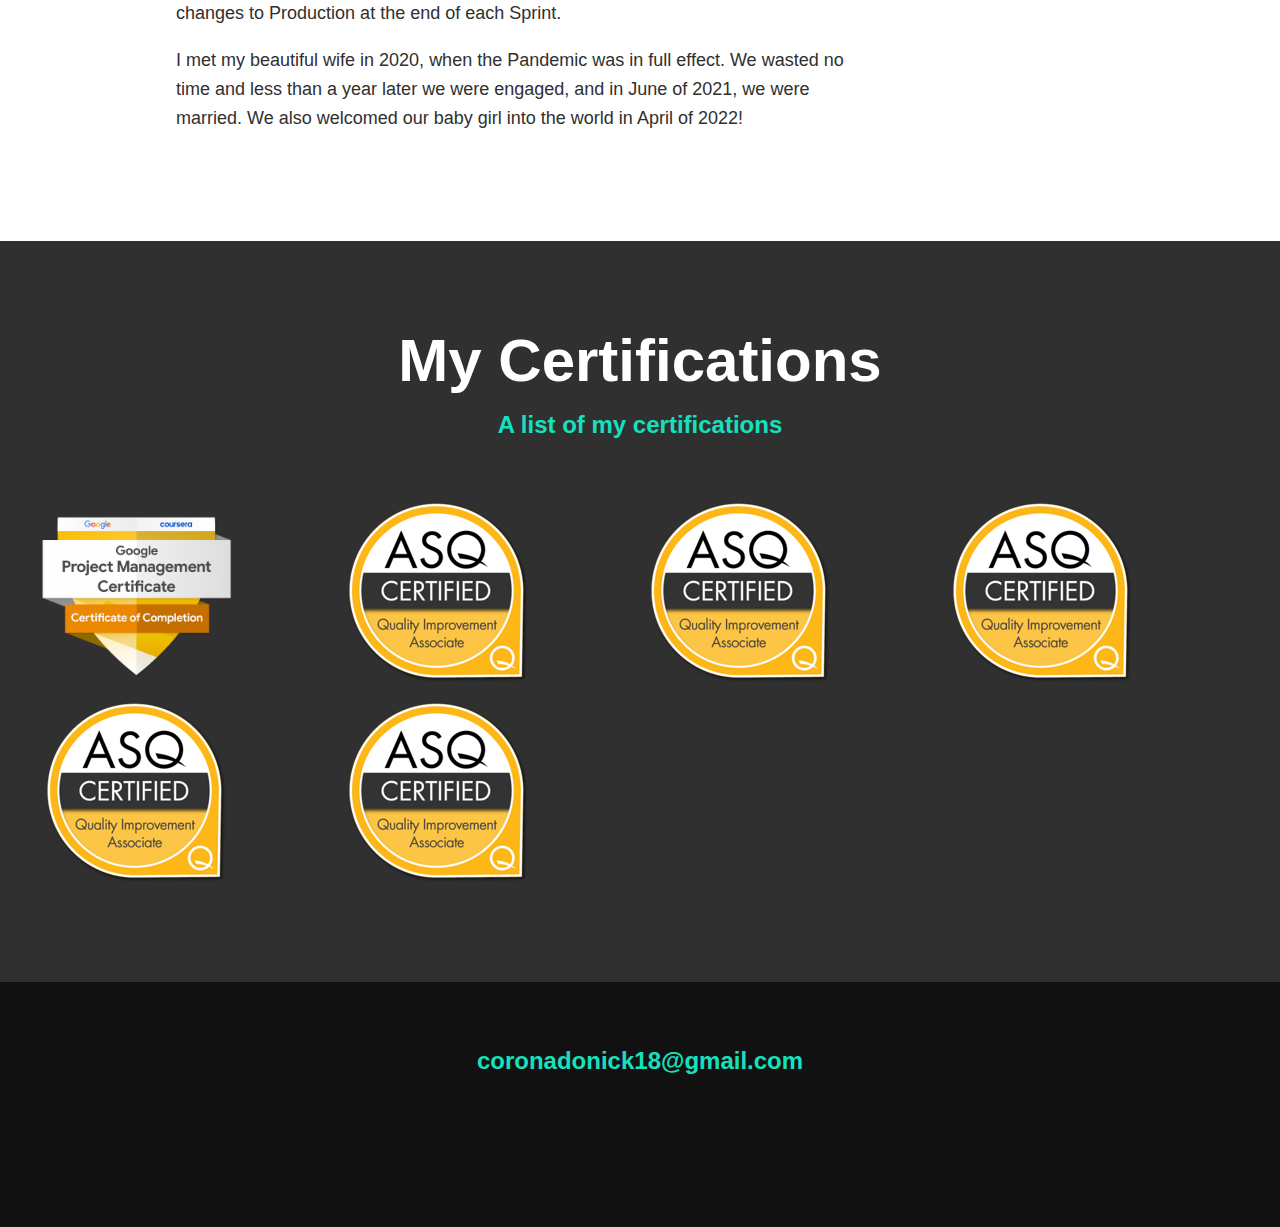
==== commit 802424a6: "Finished PM Cert page Finished CQIA page Fixed typos Added new photos" ====
--- a/index.html
+++ b/index.html
@@ -26,7 +26,7 @@
                     <li class="nav__item"><a href="#home" class="nav__link">Home</a></li>
                     <li class="nav__item"><a href="#services" class="nav__link">My Services</a></li>
                     <li class="nav__item"><a href="#about" class="nav__link">About Me</a></li>
-                    <li class="nav__item"><a href="#work" class="nav__link">My Work</a></li>
+                    <li class="nav__item"><a href="#work" class="nav__link">My Certifications</a></li>
                 </ul>
             </nav>
         </header>
@@ -37,7 +37,7 @@
             <h1 class="section__title section__title--intro">
                 Hi, I am <strong>Nick Coronado</strong>
             </h1>
-            <p class="section__subtitle section__subtitle--intro">Project Specialist</p>
+            <p class="section__subtitle section__subtitle--intro">eCommerce Technical Analyst</p>
             <img src="images/nickFace.jpg" alt="picture of me smiling" class="intro__img">
         </section>
 
@@ -46,21 +46,23 @@
             <h2 class="section__title section__title--services">What I do</h2>
             <div class="services">
                 <div class="service">
-                    <h3>Implementation</h3>
-                    <p>I have experience implementing high-profile customers into SAP, as well as verifying
-                        that customer accounts are complying with company/customer guidlines
+                    <h3>eCommerce</h3>
+                    <p>Working on our company website, I propose, design, and deliver enhancements to the site using Jira. I also analyze customer data to determine what aspects of 
+                        our site are excelling vs aspects of the site that need to be improved. 
                     </p>
                 </div> <!-- close service-->
 
                 <div class="service">
-                    <h3>Reconciliation</h3>
-                    <p>I have experience receiving, analyzing, and correcting money disputes from suppliers in SAP</p>
+                    <h3>Project Management</h3>
+                    <p>Operating within an Agile environment and Scrum framework, I have experience managing projects, delivering technical solutions, and overseeing and reviewing 
+                        configuration changes before they are moved into Production systems.
+                    </p>
                 </div> <!-- close service-->
 
                 <div class="service">
                     <h3>Development</h3>
-                    <p>I have graduated LaunchCode's 20 week coding boot camp, learning HTML, CSS, JavaScript, Java, 
-                        and I am familiar with basic coding concepts and tools</p>
+                    <p>I have graduated LaunchCode's 20 week coding boot camp, learning HTML, CSS, JavaScript, and Java. 
+                        I am familiar with basic coding concepts and tools, such as Visual Studio and IntelliJ. I coded this website using HTML, CSS, and JavaScript!</p>
                 </div> <!-- close service-->
             </div> <!-- close serviceS-->
 
@@ -70,14 +72,13 @@
         <!-- About me -->
         <section class="about-me" id="about">
             <h2 class="section__title section__title--about">Who I am</h2>
-            <p class="section__subtitle section__subtitle--about">Project Specialist at Graybar Electric</p>
+            <p class="section__subtitle section__subtitle--about">eCommerce Technical Analyst at Graybar Electric</p>
         
             <div class="about-me__body">
                 <p>
-                    I work on the Compliance and Implementation team in Graybar Electric's Strategic Accounts Division.
-                    As a Project Specialist, I have a variety of tasks. I create and implement new customers into Graybar's SAP system,
-                    I move existing accounts to different company hierarchies and make the necessary changes to comply with company guidlines,
-                    and I work within projects as assigned.
+                    I work on Graybar Electric's eCommerce team, delivering enhancements and bug fixes to <a href="https://www.graybar.com/" target="_blank">graybar.com</a>. I use Jira on a daily basis, creating and maintaining tickets. If 
+                    the developers encounter a blocker, it is my job to remove it by communicating with the corresponding department or by setting up meetings with the developers, experts, 
+                    and stakeholders to determine a solution. We work in 3 week Sprints, deploying our changes to Production at the end of each Sprint.
                 </p>
                 <p>
                     I met my beautiful wife in 2020, when the Pandemic was in full effect. We wasted no time and less than a year later 
@@ -90,15 +91,32 @@
 
         <!-- My Work -->
         <section class="my-work" id="work">
-            <h2 class="section__title">My Work</h2>
-            <p class="section__subtitle section__subtitle--work">A selection of my range of work</p>
+            <h2 class="section__title">My Certifications</h2>
+            <p class="section__subtitle section__subtitle--work">A list of my certifications</p>
 
         <!-- Portfolio -->
             <div class="portfolio">
                 <a href="portfolio-item.html" class="portfolio__item">
-                    <img src="images/excel-logo.jpg" alt="excel logo" class="portfolio__img">
+                    <img src="images/google-project-management-badge.png" alt="project management badge" class="portfolio__img"
+                    width="200" height="200">
+                </a>
+                <a href="portfolio-item-two.html" class="portfolio__item">
+                    <img src="images/cqia-badge.png" alt="cqia badge" class="portfolio__img">
+                </a>
+                <a  class="portfolio__item">
+                    <img src="images/cqia-badge.png" alt="project management badge" class="portfolio__img" visibility: hidden>
+                </a>
+                <a  class="portfolio__item">
+                    <img src="images/cqia-badge.png" alt="project management badge" class="portfolio__img" visibility: hidden>
+                </a>
+                <a  class="portfolio__item">
+                    <img src="images/cqia-badge.png" alt="project management badge" class="portfolio__img" visibility: hidden>
+                </a>
+                <a  class="portfolio__item">
+                    <img src="images/cqia-badge.png" alt="project management badge" class="portfolio__img" visibility: hidden>
                 </a>
             </div>
+            
         </section>
 
         <!-- Footer -->
@@ -106,12 +124,12 @@
             <a href="mailto:coronadonick18@gmail.com" class="footer__link">coronadonick18@gmail.com</a>
             <ul class="social-list">
                 <li class="social-list__item">
-                    <a class="social-list__link" href="https://linkedin.com/in/nickcoronado">
+                    <a class="social-list__link" href="https://linkedin.com/in/nickcoronado" target="_blank">
                         <i class="fa-brands fa-linkedin"></i>
                     </a>
                 </li>
                 <li class="social-list__item">
-                    <a class="social-list__link" href="https://github.com/coronadonick">
+                    <a class="social-list__link" href="https://github.com/coronadonick" target="_blank">
                         <i class="fa-brands fa-github"></i>
                     </a>
                 </li>
--- a/css/style.css
+++ b/css/style.css
@@ -274,6 +274,13 @@
         z-index: 2;
     }
 
+    .intro__img__port {
+        grid-area: img;
+        min-width: 250px;
+        position: relative;
+        z-index: 2;
+    }
+
     .section__subtitle--intro {
         align-self: start;
         grid-column: -1 / 1;
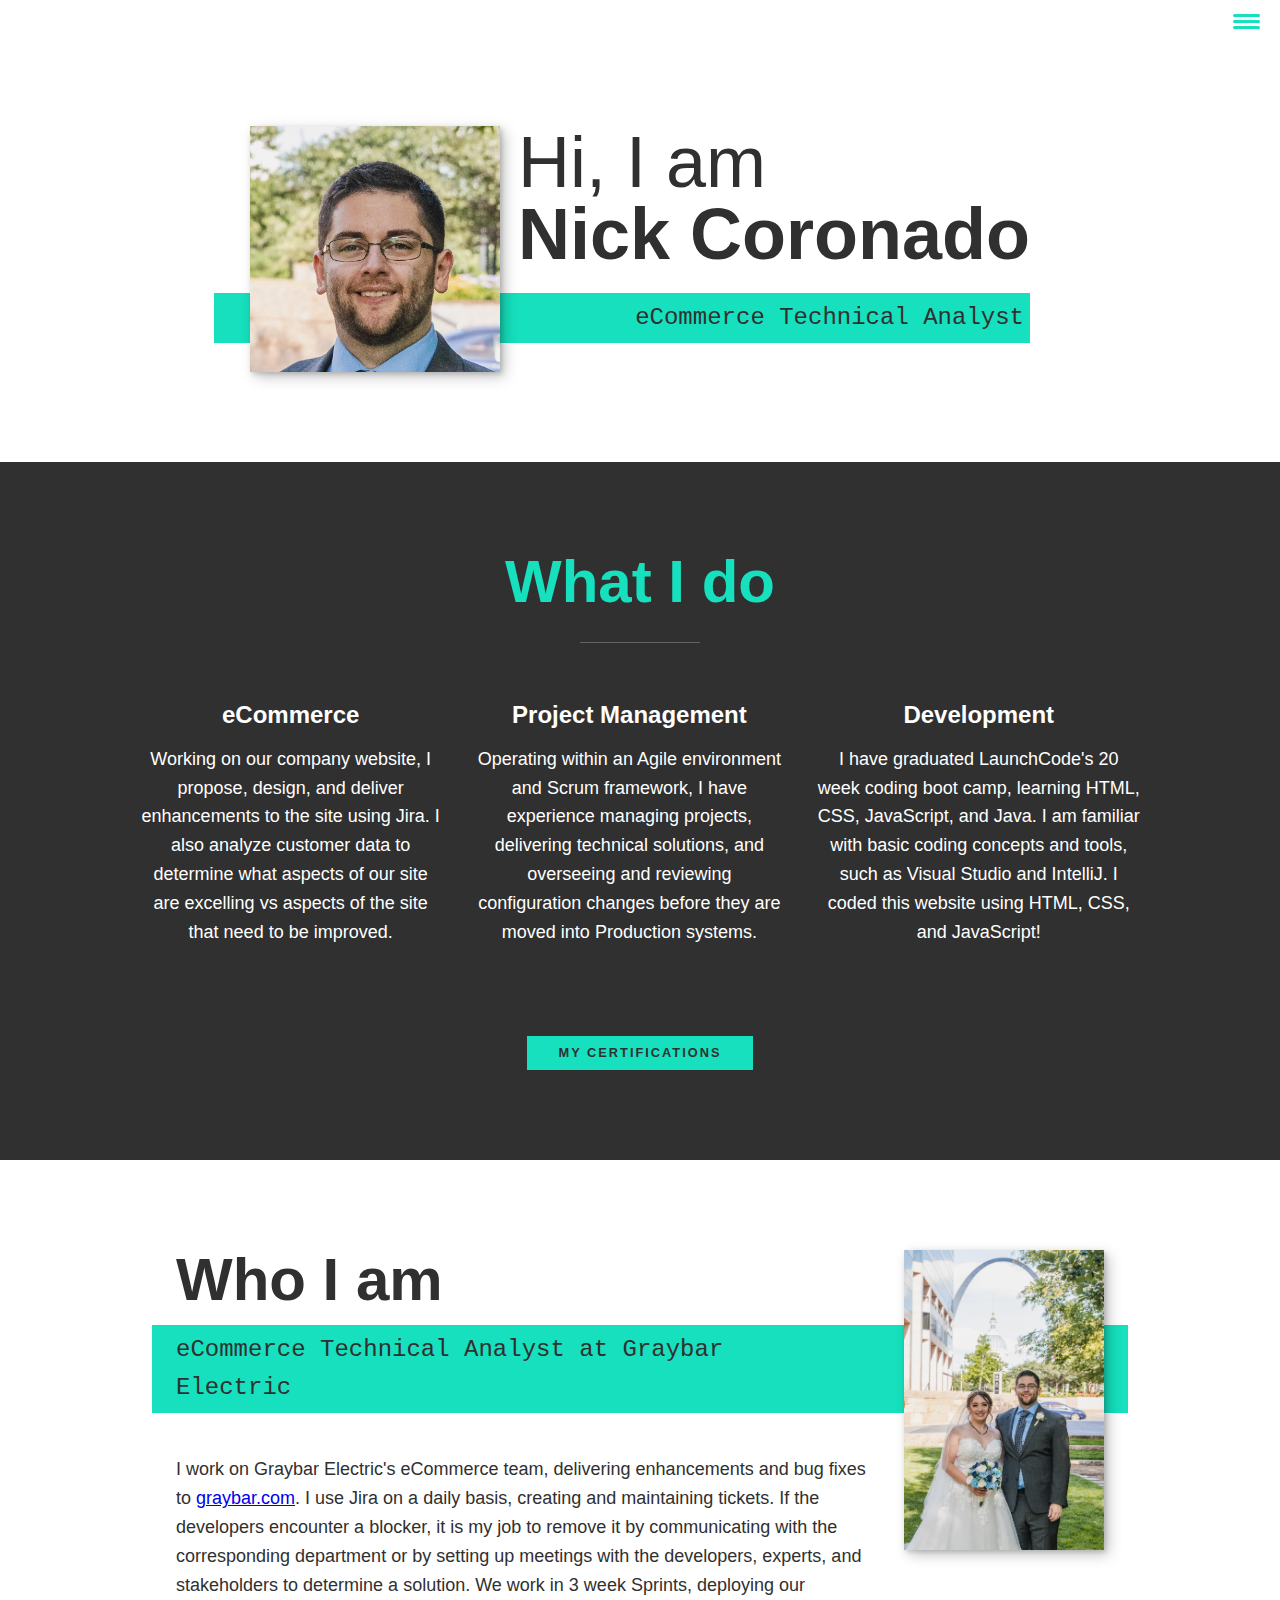
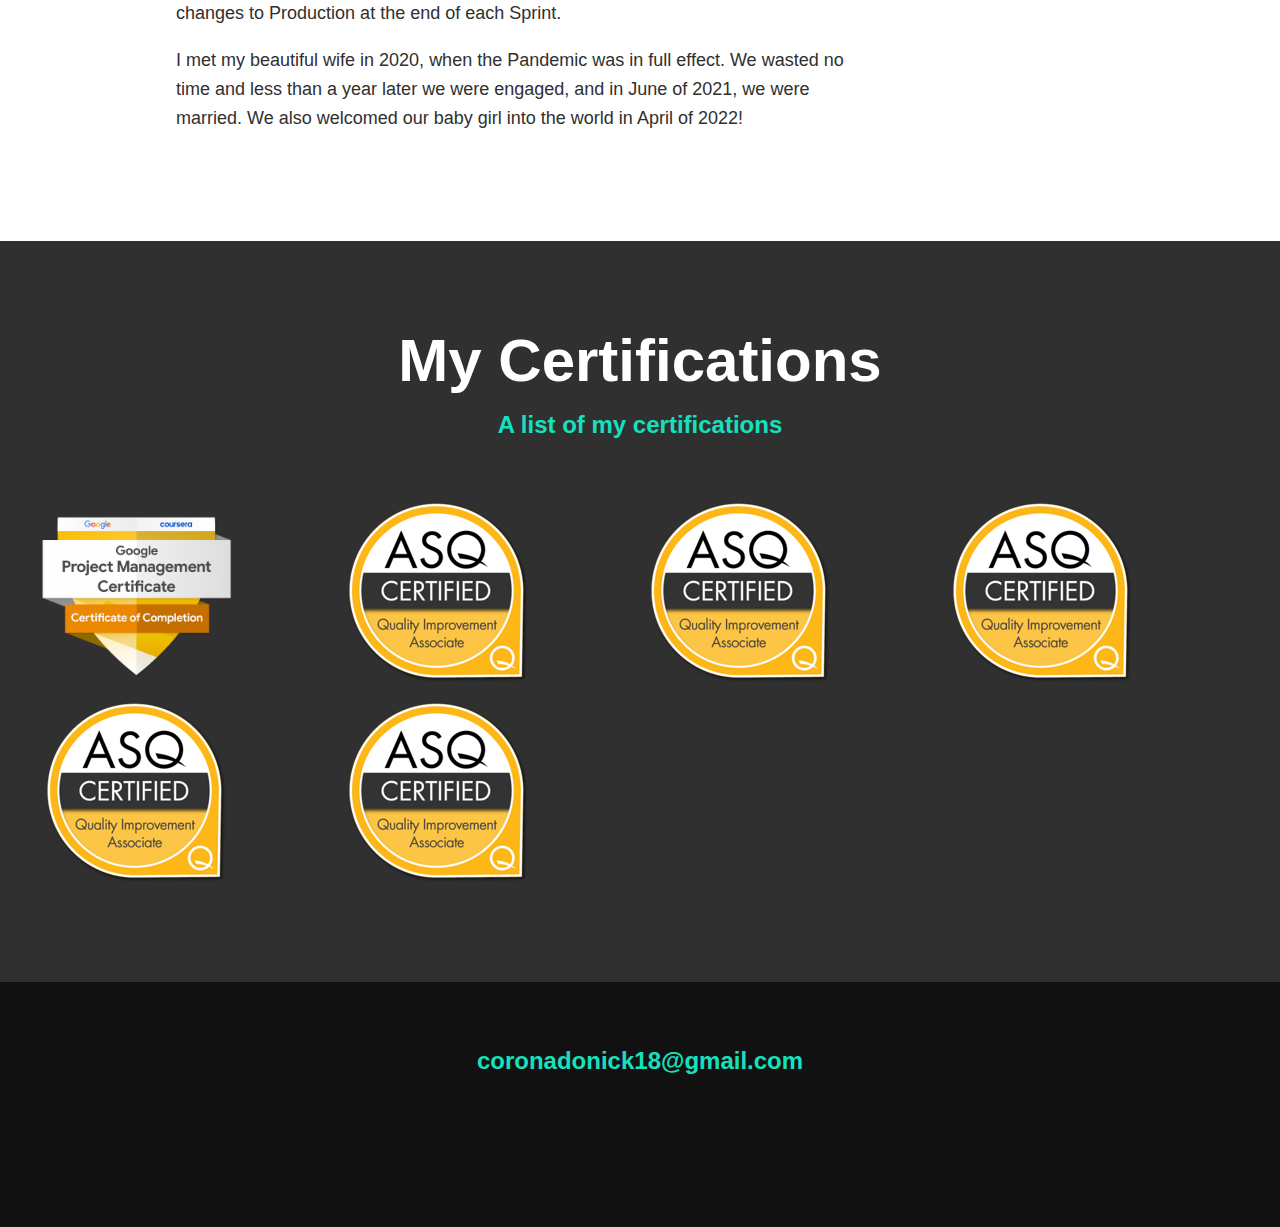
==== commit d574cb37: "Fixed issue where sticky was showing content behind it. Changed My Work to My Certifications on all " ====
--- a/index.html
+++ b/index.html
@@ -14,7 +14,7 @@
     </head>
 
     <body>
-        <header>
+        <header id="stickyHeader">
             <div class="logo">
                 <img src="" alt="">
             </div>
@@ -66,7 +66,7 @@
                 </div> <!-- close service-->
             </div> <!-- close serviceS-->
 
-            <a href="#work" class="btn">My Work</a>
+            <a href="#work" class="btn">My Certifications</a>
         </section>
 
         <!-- About me -->
--- a/css/style.css
+++ b/css/style.css
@@ -475,4 +475,30 @@
     max-width: 600px;
     margin-left: auto;
     margin-right: auto;
-}+}
+
+/* Sticky Header CSS
+/* Style the header */
+.header {
+    padding: 10px 16px;
+    background: #555;
+    color: #f1f1f1;
+  }
+  
+  /* Page content */
+  /* .content {
+    padding: 16px;
+  } */
+  
+  /* The sticky class is added to the header with JS when it reaches its scroll position */
+  .sticky {
+    position: fixed;
+    z-index: 100;
+    top: 0;
+    width: 100%
+  }
+  
+  /* Add some top padding to the page content to prevent sudden quick movement (as the header gets a new position at the top of the page (position:fixed and top:0) */
+  /* .sticky + .content {
+    padding-top: 102px;
+  } */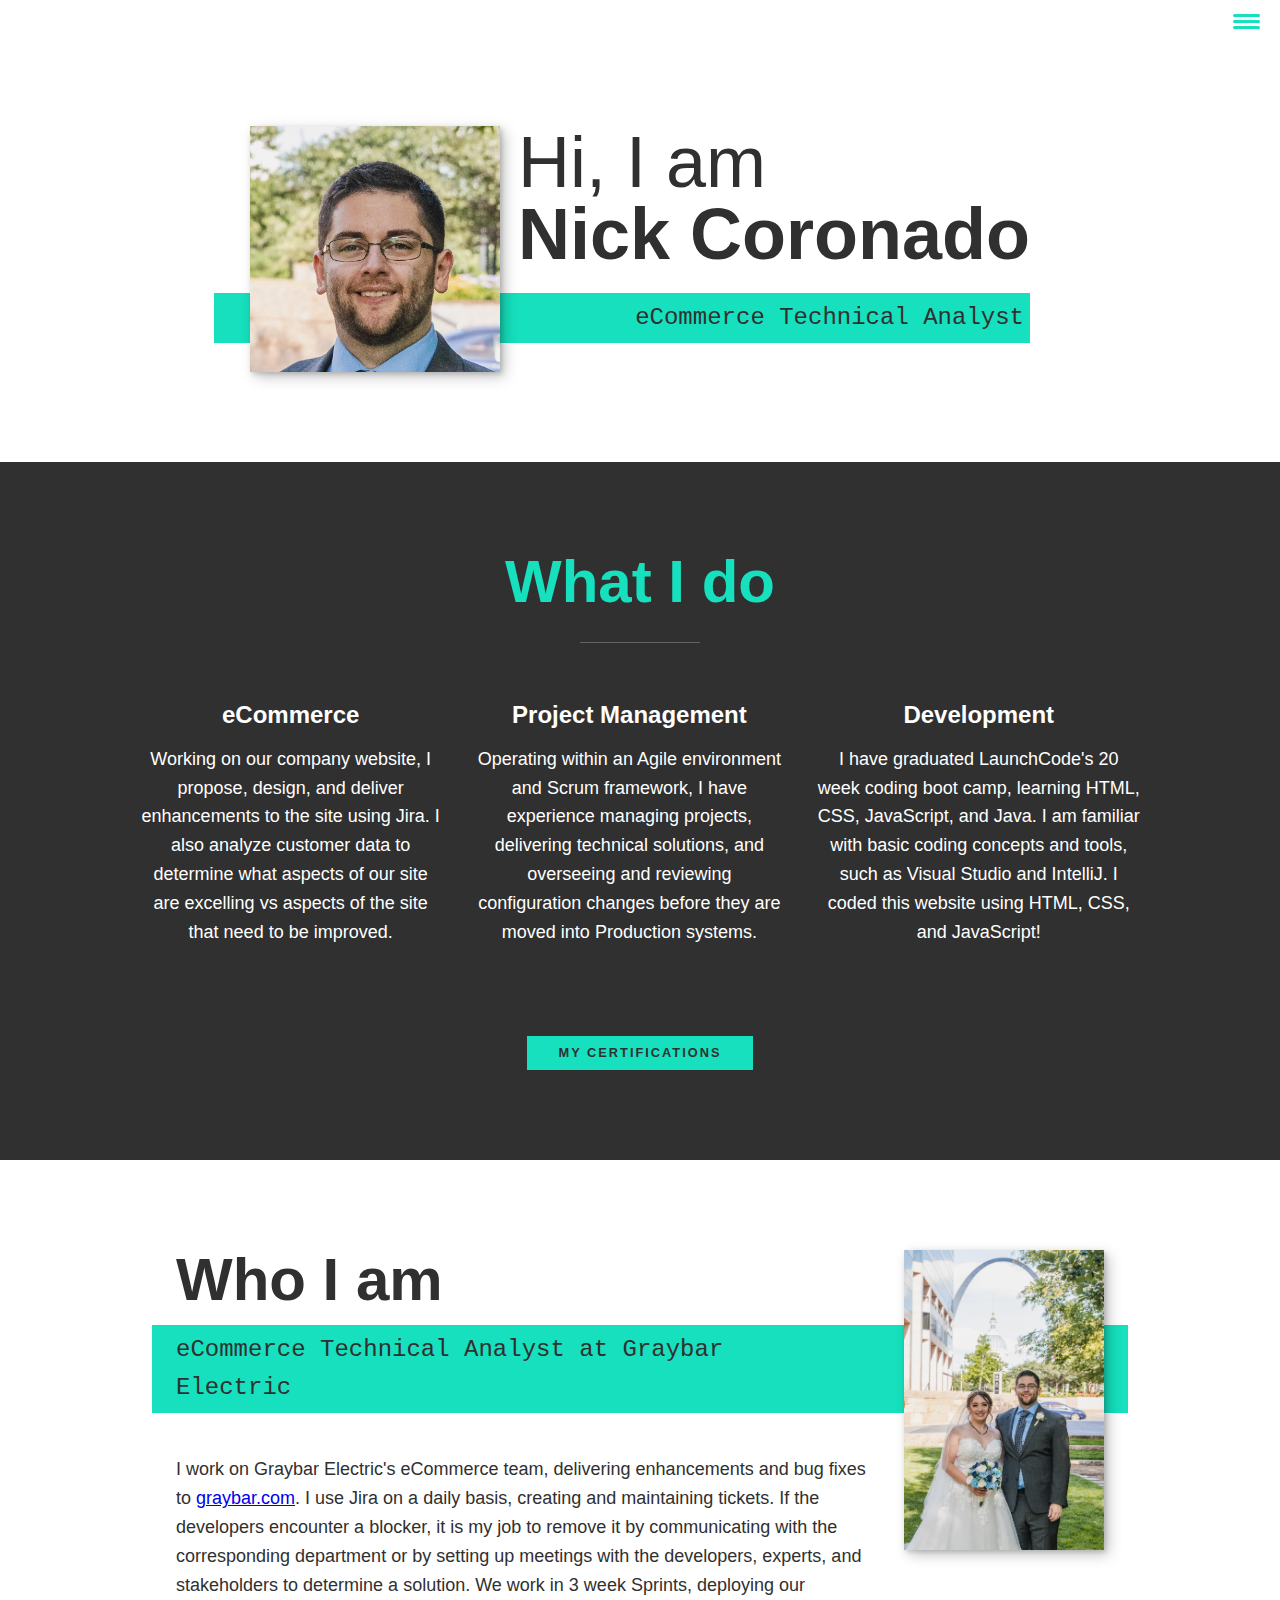
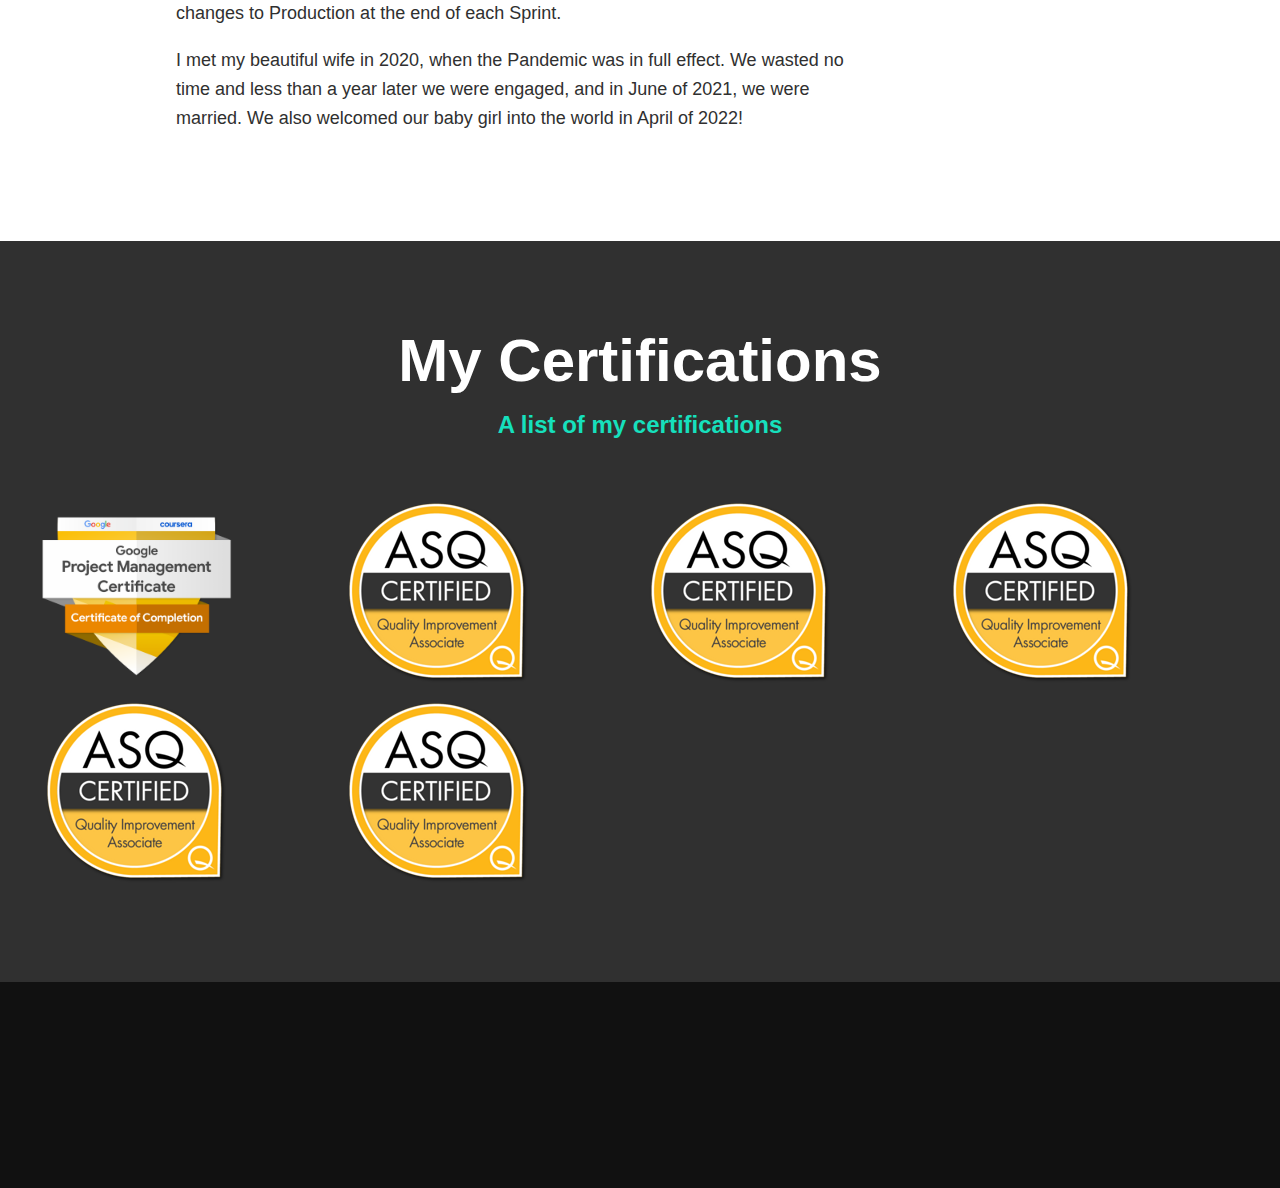
==== commit eeff8c31: "Removed email Changed all external links to open in new tab" ====
--- a/index.html
+++ b/index.html
@@ -121,7 +121,7 @@
 
         <!-- Footer -->
         <footer class="footer">
-            <a href="mailto:coronadonick18@gmail.com" class="footer__link">coronadonick18@gmail.com</a>
+            <!-- <a href="mailto:email" class="footer__link">email</a> -->
             <ul class="social-list">
                 <li class="social-list__item">
                     <a class="social-list__link" href="https://linkedin.com/in/nickcoronado" target="_blank">
